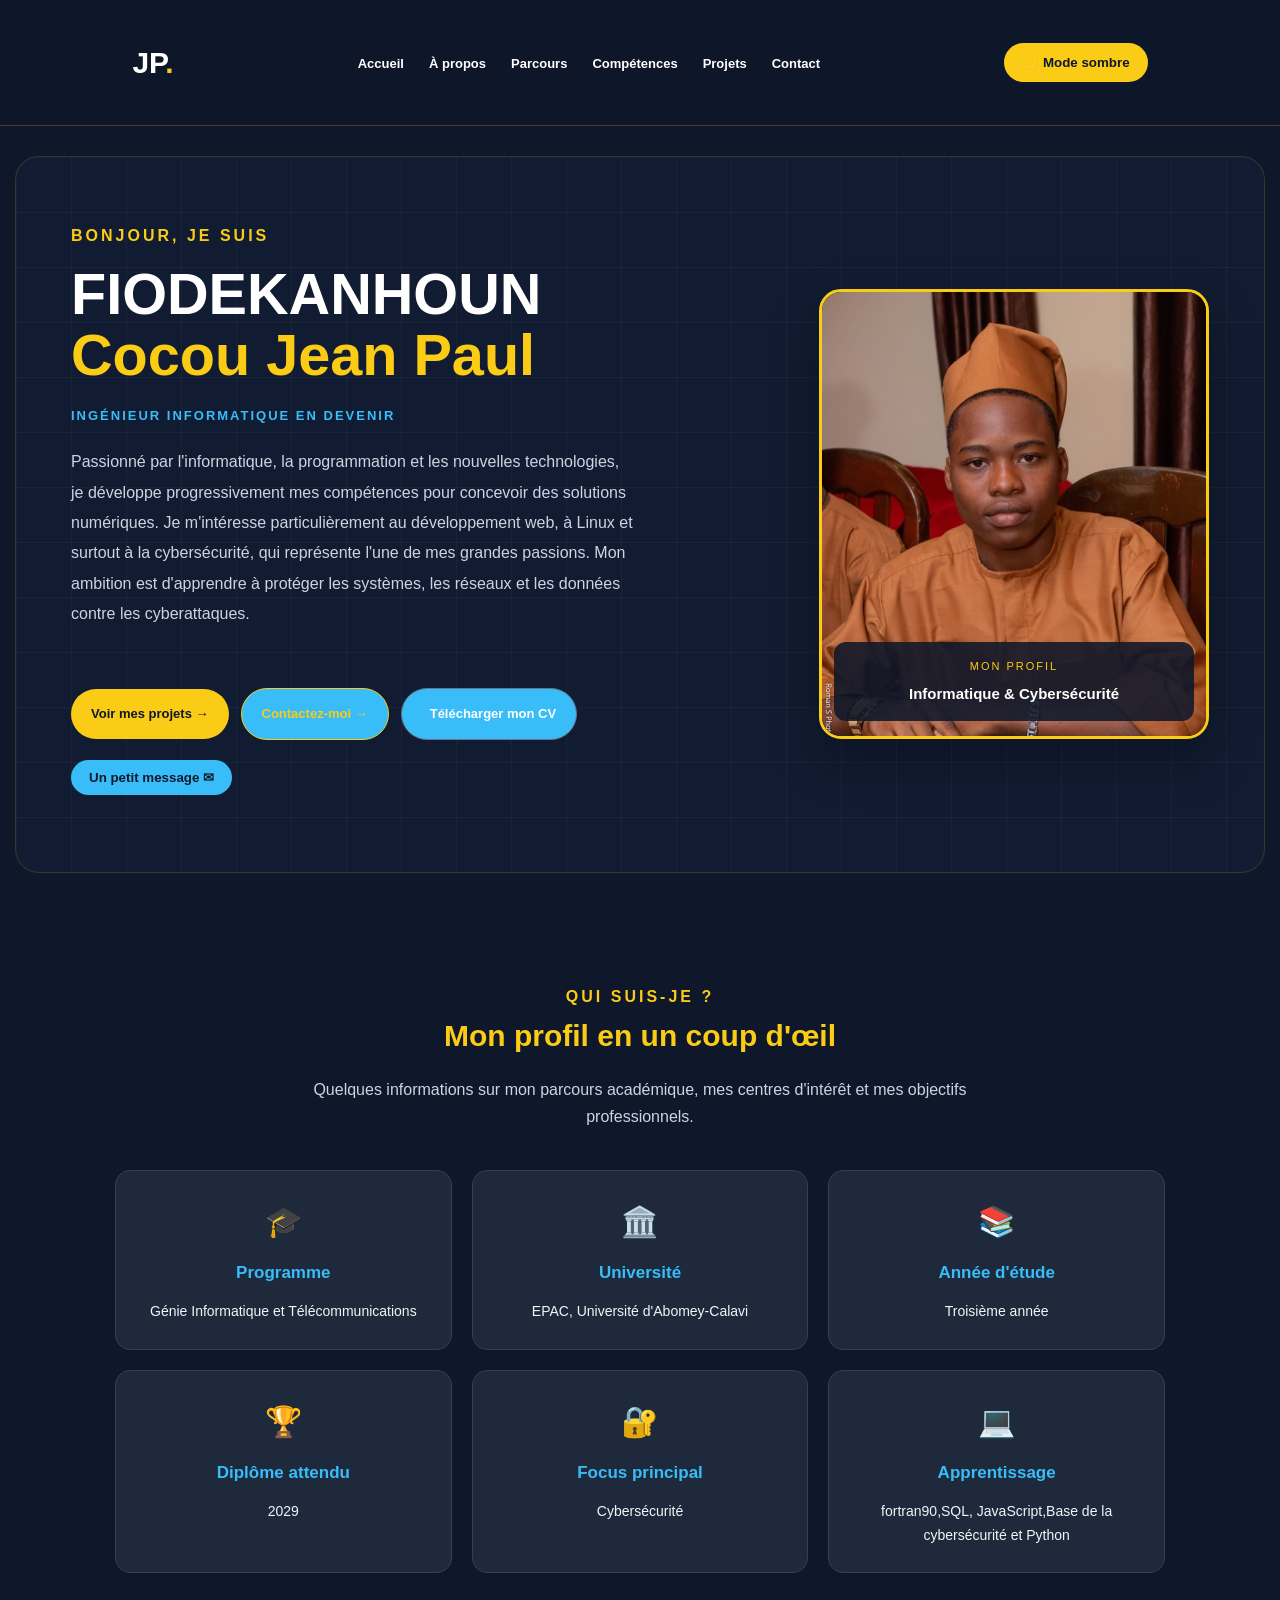
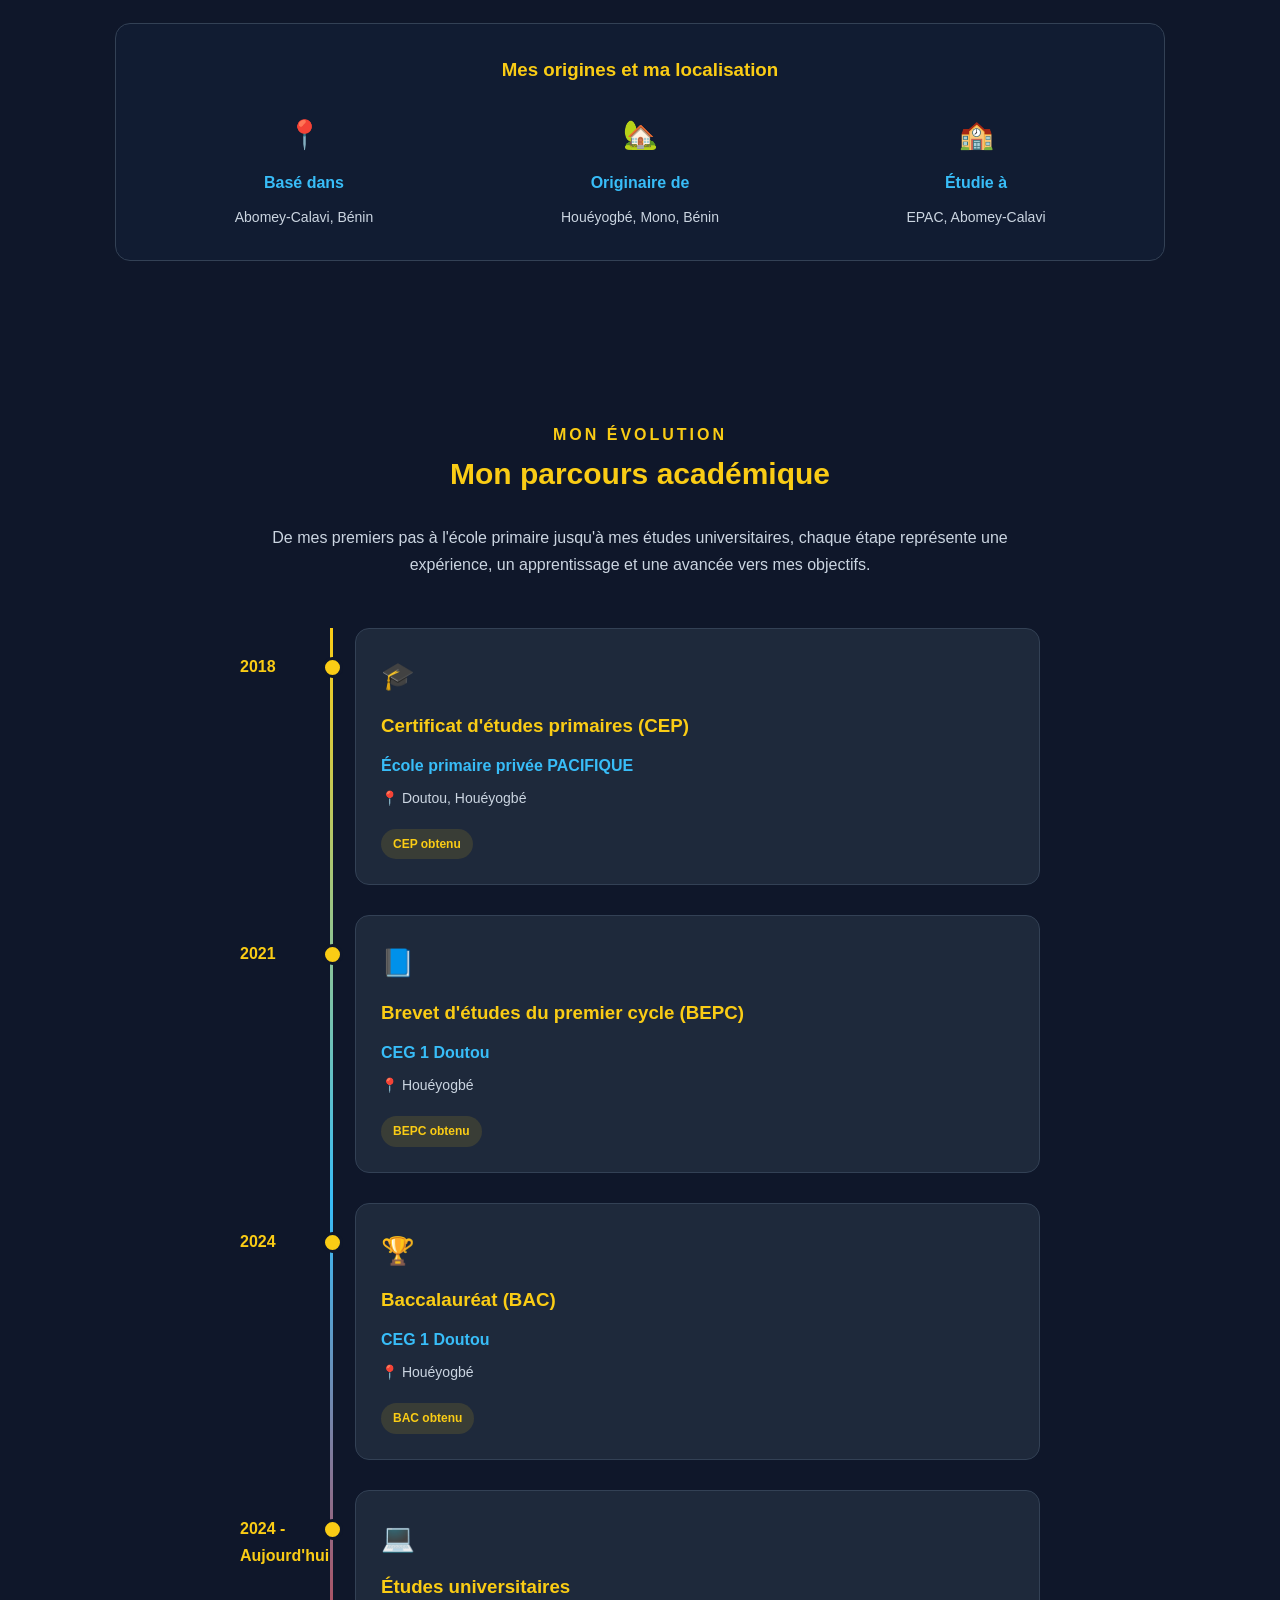
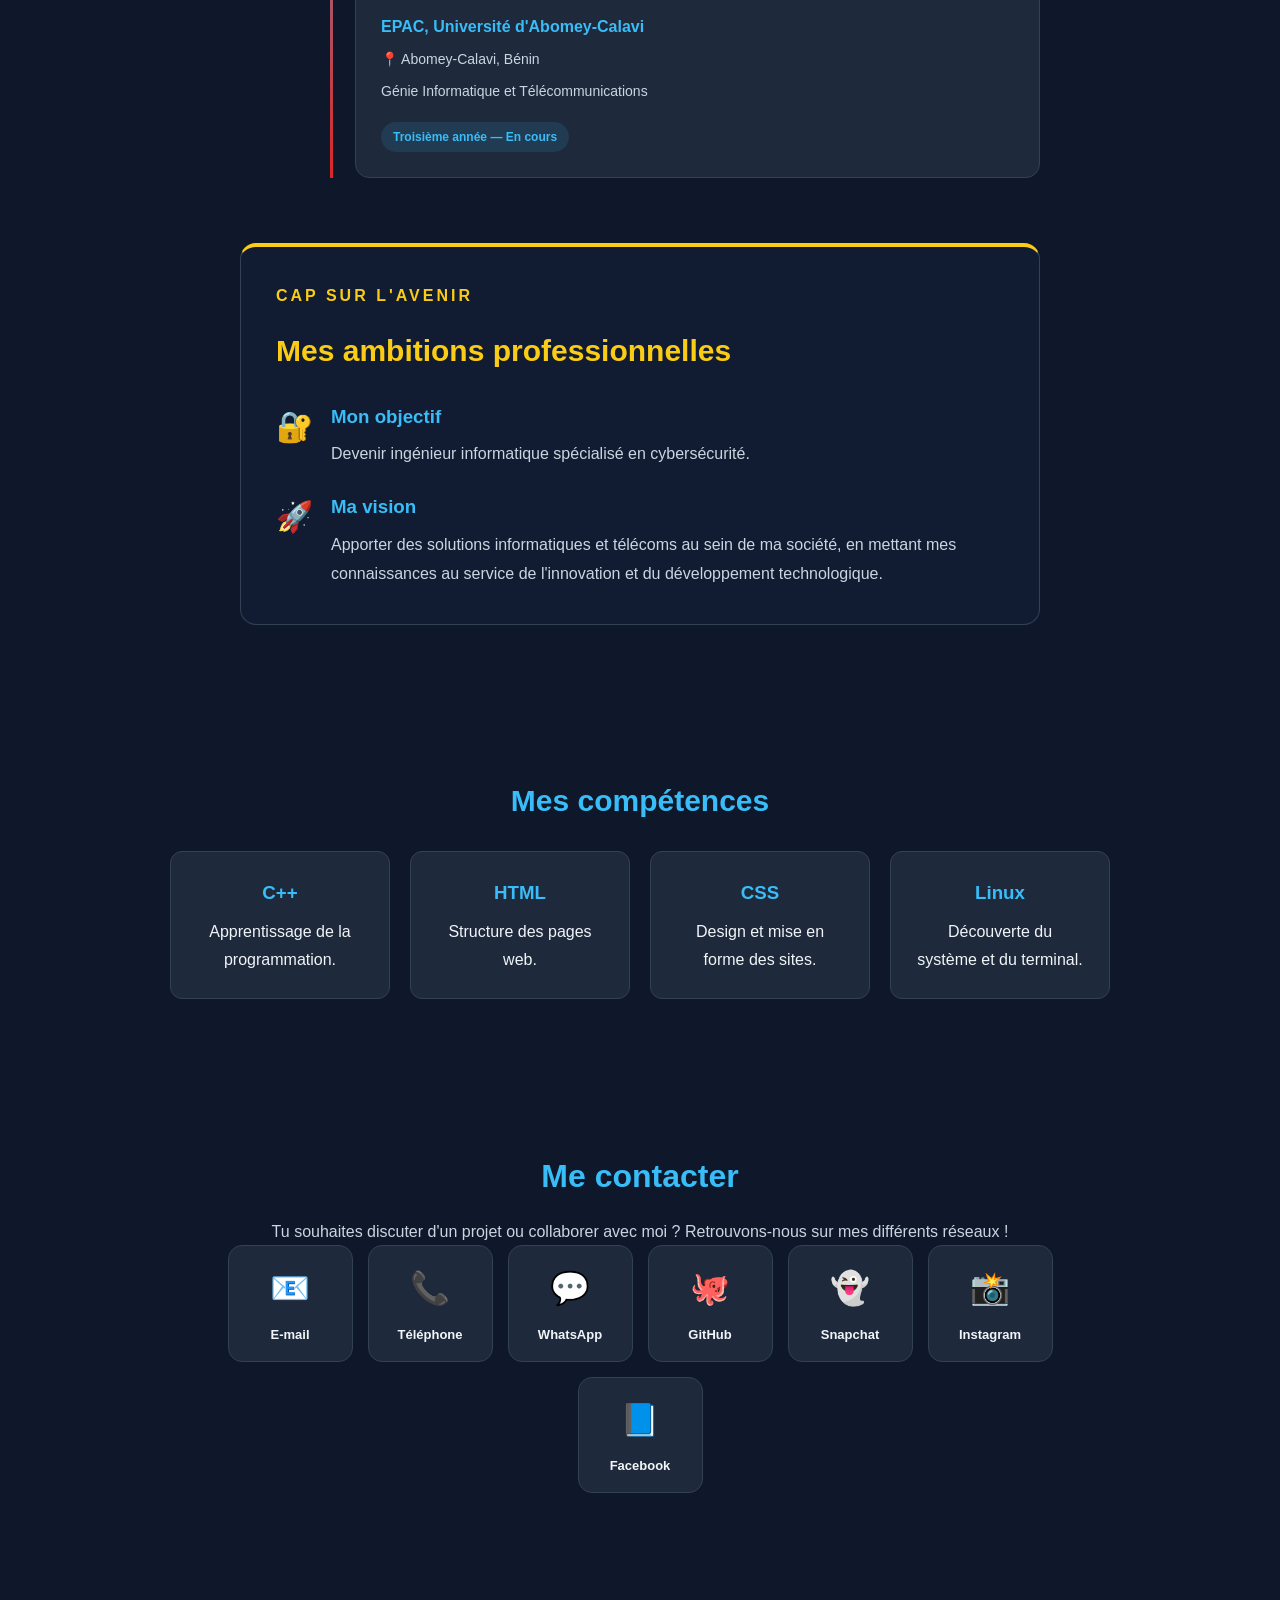
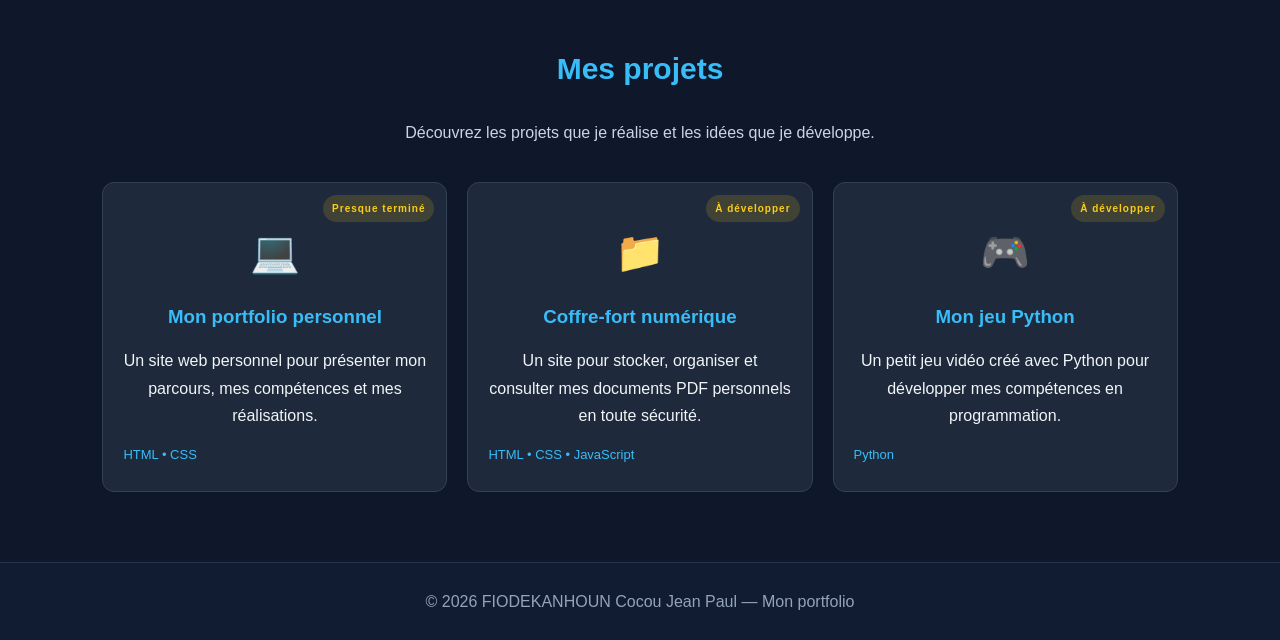
==== index.html @ 71d2a575 "Add files via upload" ====
<!DOCTYPE html>
<html lang="fr">
<head>
    <meta charset="UTF-8">
    <meta name="viewport" content="width=device-width, initial-scale=1.0">
    <title>Mon portfolio | Jean Paul</title>
    <link rel="stylesheet" href="style.css">
</head>

<body>

    <header>
        <nav>
            <h2 class="logo">JP<span>.</span></h2>

            <ul>
                <li><a href="#accueil">Accueil</a></li>
                <li><a href="#apropos">À propos</a></li>
                <li><a href="#parcours">Parcours</a></li>
                <li><a href="#competences">Compétences</a></li>
                <li><a href="#projets">Projets</a></li>
                <li><a href="#contact">Contact</a></li>
            </ul>

          <button id="theme-toggle" type="button" class="theme-toggle">
    🌙 Mode sombre
</button>
        </nav>
    </header>

    <main>

<section id="accueil" class="accueil">

    <div class="accueil-contenu">

        <p class="bienvenue">BONJOUR, JE SUIS</p>

        <h1>
            FIODEKANHOUN
            <span>Cocou Jean Paul</span>
        </h1>

        <p class="sous-titre-accueil">
            INGÉNIEUR INFORMATIQUE EN DEVENIR
        </p>

        <p class="presentation-accueil">
            Passionné par l'informatique, la programmation et les
            nouvelles technologies, je développe progressivement
            mes compétences pour concevoir des solutions numériques.

            Je m'intéresse particulièrement au développement web,
            à Linux et surtout à la cybersécurité, qui représente
            l'une de mes grandes passions.

            Mon ambition est d'apprendre à protéger les systèmes,
            les réseaux et les données contre les cyberattaques.
        </p>

        <div class="accueil-boutons">

            <a href="#projets" class="bouton bouton-projets">
                Voir mes projets →
            </a>

            <a href="#contact" class="bouton bouton-contact">
                Contactez-moi →
            </a>

            <a href="cv-jean-paul.pdf" class="bouton bouton-cv" download>
                <i class="fa-solid fa-download"></i>
                Télécharger mon CV
            </a>

        </div>

        <button id="message-btn" class="bouton-message" type="button">
            Un petit message ✉
        </button>

        <p id="message" aria-live="polite"></p>

    </div>

    <div class="accueil-visuel">

        <img src="photo.jpg"
             alt="Photo de Cocou Jean Paul"
             class="photo-profil">

        <div class="photo-legende">
            <span>MON PROFIL</span>
            <strong>Informatique & Cybersécurité</strong>
        </div>
        </div>

    </div>

</section>

    



<section id="apropos" class="section apropos-section">

    <p class="bienvenue">QUI SUIS-JE ?</p>
    <h2>Mon profil en un coup d'œil</h2>

    <p class="apropos-intro">
        Quelques informations sur mon parcours académique,
        mes centres d'intérêt et mes objectifs professionnels.
    </p>

    <div class="profil-container">

        <div class="profil-card">
            <span class="profil-icon">🎓</span>
            <h3>Programme</h3>
            <p>Génie Informatique et Télécommunications</p>
        </div>

        <div class="profil-card">
            <span class="profil-icon">🏛️</span>
            <h3>Université</h3>
            <p>EPAC, Université d'Abomey-Calavi</p>
        </div>

        <div class="profil-card">
            <span class="profil-icon">📚</span>
            <h3>Année d'étude</h3>
            <p>Troisième année</p>
        </div>

        <div class="profil-card">
            <span class="profil-icon">🏆</span>
            <h3>Diplôme attendu</h3>
            <p>2029</p>
        </div>

        <div class="profil-card">
            <span class="profil-icon">🔐</span>
            <h3>Focus principal</h3>
            <p>Cybersécurité</p>
        </div>

        <div class="profil-card">
            <span class="profil-icon">💻</span>
            <h3>Apprentissage</h3>
            <p>fortran90,SQL, JavaScript,Base de la cybersécurité et Python</p>
        </div>

    </div>

    <div class="localisation-container">

        <h3>Mes origines et ma localisation</h3>

        <div class="localisation-grid">

            <div>
                <span>📍</span>
                <h4>Basé dans</h4>
                <p>Abomey-Calavi, Bénin</p>
            </div>

            <div>
                <span>🏡</span>
                <h4>Originaire de</h4>
                <p>Houéyogbé, Mono, Bénin</p>
            </div>

            <div>
                <span>🏫</span>
                <h4>Étudie à</h4>
                <p>EPAC, Abomey-Calavi</p>
            </div>

        </div>

    </div>

</section>

<section id="parcours" class="section parcours-section">

    <p class="bienvenue">MON ÉVOLUTION</p>
    <h2>Mon parcours académique</h2>

    <p class="parcours-intro">
        De mes premiers pas à l'école primaire jusqu'à mes études
        universitaires, chaque étape représente une expérience,
        un apprentissage et une avancée vers mes objectifs.
    </p>

    <div class="timeline">

        <div class="timeline-item">
            <div class="timeline-date">2018</div>
            <div class="timeline-card">
                <span class="diplome-icon">🎓</span>
                <h3>Certificat d'études primaires (CEP)</h3>
                <h4>École primaire privée PACIFIQUE</h4>
                <p>📍 Doutou, Houéyogbé</p>
                <span class="diplome-tag">CEP obtenu</span>
            </div>
        </div>

        <div class="timeline-item">
            <div class="timeline-date">2021</div>
            <div class="timeline-card">
                <span class="diplome-icon">📘</span>
                <h3>Brevet d'études du premier cycle (BEPC)</h3>
                <h4>CEG 1 Doutou</h4>
                <p>📍 Houéyogbé</p>
                <span class="diplome-tag">BEPC obtenu</span>
            </div>
        </div>

        <div class="timeline-item">
            <div class="timeline-date">2024</div>
            <div class="timeline-card">
                <span class="diplome-icon">🏆</span>
                <h3>Baccalauréat (BAC)</h3>
                <h4>CEG 1 Doutou</h4>
                <p>📍 Houéyogbé</p>
                <span class="diplome-tag">BAC obtenu</span>
            </div>
        </div>

        <div class="timeline-item">
            <div class="timeline-date">2024 - Aujourd'hui</div>
            <div class="timeline-card">
                <span class="diplome-icon">💻</span>
                <h3>Études universitaires</h3>
                <h4>EPAC, Université d'Abomey-Calavi</h4>
                <p>📍 Abomey-Calavi, Bénin</p>
                <p>Génie Informatique et Télécommunications</p>
                <span class="diplome-tag en-cours">Troisième année — En cours</span>
            </div>
        </div>

    </div>

    <div class="avenir-card">

        <p class="bienvenue">CAP SUR L'AVENIR</p>

        <h2>Mes ambitions professionnelles</h2>

        <div class="avenir-bloc">
            <span>🔐</span>
            <div>
                <h3>Mon objectif</h3>
                <p>
                    Devenir ingénieur informatique spécialisé
                    en cybersécurité.
                </p>
            </div>
        </div>

        <div class="avenir-bloc">
            <span>🚀</span>
            <div>
                <h3>Ma vision</h3>
                <p>
                    Apporter des solutions informatiques et
                    télécoms au sein de ma société, en mettant
                    mes connaissances au service de l'innovation
                    et du développement technologique.
                </p>
            </div>
        </div>

    </div>

</section>


        <section id="competences" class="section">
            <h2>Mes compétences</h2>

            <div class="cartes">
                <article class="carte">
                    <h3>C++</h3>
                    <p>Apprentissage de la programmation.</p>
                </article>

                <article class="carte">
                    <h3>HTML</h3>
                    <p>Structure des pages web.</p>
                </article>

                <article class="carte">
                    <h3>CSS</h3>
                    <p>Design et mise en forme des sites.</p>
                </article>

                <article class="carte">
                    <h3>Linux</h3>
                    <p>Découverte du système et du terminal.</p>
                </article>
            </div>
        </section>
       

<section id="contact" class="section contact-section">

    <h2>Me contacter</h2>

    <p class="contact-intro">
        Tu souhaites discuter d'un projet ou collaborer avec moi ?
        Retrouvons-nous sur mes différents réseaux !
    </p>

    <div class="contact-container">

        <a href="mailto:jeanpaulfiodekanhoun109@gmail.com" class="contact-card">
            <span class="contact-icon">📧</span>
            <span class="contact-name">E-mail</span>
        </a>

        <a href="tel:+2290162926202" class="contact-card">
            <span class="contact-icon">📞</span>
            <span class="contact-name">Téléphone</span>
        </a>

        <a href="https://wa.me/2290162926202" target="_blank" rel="noopener noreferrer" class="contact-card">
            <span class="contact-icon">💬</span>
            <span class="contact-name">WhatsApp</span>
        </a>

        <a href="https://github.com/jeanpaulfiodekanhoun109-ux" target="_blank" rel="noopener noreferrer" class="contact-card">
            <span class="contact-icon">🐙</span>
            <span class="contact-name">GitHub</span>
        </a>

        <a href="https://www.snapchat.com/add/jeanpaulfiodeka?share_id=7svhRxo0dfw&amp;locale=fr-FR" target="_blank" rel="noopener noreferrer" class="contact-card">
            <span class="contact-icon">👻</span>
            <span class="contact-name">Snapchat</span>
        </a>

        <a href="https://www.instagram.com/jp.voltex05?dlrf=a3QydTIwd2kyaHdp" target="_blank" rel="noopener noreferrer" class="contact-card">
            <span class="contact-icon">📸</span>
            <span class="contact-name">Instagram</span>
        </a>

        <a href="https://www.facebook.com/profile.php?id=61593524875428" target="_blank" rel="noopener noreferrer" class="contact-card">
            <span class="contact-icon">📘</span>
            <span class="contact-name">Facebook</span>
        </a>

    </div>

</section>
<section id="projets" class="projets">
    <h2>Mes projets</h2>
    <p class="projets-intro">
        Découvrez les projets que je réalise
        et les idées que je développe.
    </p>

    <div class="projets-container">

        <!-- PROJET 1 -->
        <div class="projet-card">
            <div class="projet-icon">💻</div>
            <h3>Mon portfolio personnel</h3>
            <p>
                Un site web personnel pour présenter
                mon parcours, mes compétences et mes réalisations.
            </p>
            <span class="statut termine-bientot">
                Presque terminé
            </span>
            <p class="technologies">HTML • CSS</p>
        </div>

        <!-- PROJET 2 -->
        <div class="projet-card">
            <div class="projet-icon">📁</div>
            <h3>Coffre-fort numérique</h3>
            <p>
                Un site pour stocker, organiser et consulter
                mes documents PDF personnels en toute sécurité.
            </p>
            <span class="statut a-venir">À développer</span>
            <p class="technologies">
                HTML • CSS • JavaScript
            </p>
        </div>

        <!-- PROJET 3 -->
        <div class="projet-card">
            <div class="projet-icon">🎮</div>
            <h3>Mon jeu Python</h3>
            <p>
                Un petit jeu vidéo créé avec Python
                pour développer mes compétences en programmation.
            </p>
            <span class="statut a-venir">À développer</span>
            <p class="technologies">Python</p>
        </div>

    </div>
</section>

 

    </main>

    <footer>
        <p>© 2026 FIODEKANHOUN Cocou Jean Paul — Mon portfolio</p>
    </footer>

</body>
<script src="script.js"></script>
</html>
---- style.css ----
/* Réglages généraux */
* {
    margin: 0;
    padding: 0;
    box-sizing: border-box;
    scroll-behavior: smooth;
}

body {
    background-color: #0f172a;
    color: #f1f5f9;
    font-family: Arial, sans-serif;
    line-height: 1.7;
}

/* Barre de navigation */
header {
    background-color: #111c32;
    padding: 20px 8%;
    border-bottom: 1px solid #26344d;
}

nav {
    display: flex;
    justify-content: space-between;
    align-items: center;
    flex-wrap: wrap;
    gap: 15px;
}

.logo {
    font-size: 30px;
    color: white;
}

.logo span {
    color: #38bdf8;
}

nav ul {
    display: flex;
    gap: 22px;
    list-style: none;
    flex-wrap: wrap;
}

nav a {
    color: #f1f5f9;
    text-decoration: none;
}

nav a:hover {
    color: #38bdf8;
}

/* Accueil */
.accueil {
    min-height: 75vh;
    display: flex;
    flex-direction: column;
    justify-content: center;
    align-items: center;
    text-align: center;
    padding: 80px 20px;
}

.bienvenue {
    color: #38bdf8;
    letter-spacing: 3px;
    font-size: 13px;
}

.accueil h1 {
    font-size: clamp(28px, 5vw, 48px);
    margin: 15px 0;
}

.accueil h1 span {
    color: #38bdf8;
}

.accueil h2 {
    color: #cbd5e1;
    margin-bottom: 15px;
}

.accueil p {
    max-width: 650px;
}

/* Bouton */
.bouton {
    display: inline-block;
    margin-top: 28px;
    padding: 12px 24px;
    background-color: #38bdf8;
    color: #0f172a;
    text-decoration: none;
    font-weight: bold;
    border-radius: 8px;
    transition: 0.3s;
}

.bouton:hover {
    background-color: #7dd3fc;
    transform: translateY(-3px);
}

/* Sections */
.section {
    padding: 70px 8%;
    text-align: center;
}

.section h2 {
    font-size: 30px;
    margin-bottom: 25px;
    color: #38bdf8;
}

.section > p {
    max-width: 750px;
    margin: auto;
}

/* Cartes de compétences */
.cartes {
    display: flex;
    justify-content: center;
    flex-wrap: wrap;
    gap: 20px;
}

.carte {
    background-color: #1e293b;
    padding: 25px;
    border: 1px solid #334155;
    border-radius: 12px;
    width: 220px;
    transition: 0.3s;
}

.carte:hover {
    border-color: #38bdf8;
    transform: translateY(-5px);
}

.carte h3 {
    color: #38bdf8;
    margin-bottom: 10px;
}

/* Pied de page */
footer {
    background-color: #111c32;
    text-align: center;
    padding: 25px;
    color: #94a3b8;
    border-top: 1px solid #26344d;
}

/* Adaptation aux petits écrans */
@media (max-width: 600px) {
    header {
        padding: 20px;
    }

    nav {
        justify-content: center;
    }

    nav ul {
        justify-content: center;
        gap: 12px;
    }

    .section {
        padding: 50px 20px;
    }
}

.photo-profil {
    width: 150px;
    height: 150px;
    object-fit: cover;
    border-radius: 50%;
    border: 4px solid #38bdf8;
    margin-bottom: 20px;
}

/* Animation des sections */
.section {
    animation: apparition 0.8s ease both;
}

@keyframes apparition {
    from {
        opacity: 0;
        transform: translateY(20px);
    }

    to {
        opacity: 1;
        transform: translateY(0);
    }
}

/* Boutons plus agréables */
.bouton {
    cursor: pointer;
    transition: transform 0.3s ease, background-color 0.3s ease;
}

.bouton:hover {
    transform: translateY(-3px);
}

/* Accessibilité : limiter les animations si nécessaire */
@media (prefers-reduced-motion: reduce) {
    *,
    *::before,
    *::after {
        animation: none !important;
        scroll-behavior: auto !important;
        transition: none !important;
    }
}

/* Présentation des projets */
.intro-projets {
    max-width: 650px;
    margin: 0 auto 30px;
    color: #cbd5e1;
}

.projet {
    text-align: left;
    width: 300px;
    max-width: 100%;
}

.icone-projet {
    display: inline-flex;
    align-items: center;
    justify-content: center;
    width: 58px;
    height: 58px;
    margin-bottom: 18px;
    border-radius: 12px;
    background-color: #0f3b56;
    color: #38bdf8;
    font-size: 22px;
    font-weight: bold;
}

.categorie {
    color: #38bdf8;
    font-size: 12px;
    letter-spacing: 2px;
    margin-bottom: 8px;
}

.projet h3 {
    color: white;
    margin-bottom: 12px;
}

.technologies {
    display: flex;
    flex-wrap: wrap;
    gap: 8px;
    margin-top: 20px;
}

.technologies span {
    background-color: #334155;
    color: #bae6fd;
    padding: 5px 10px;
    border-radius: 20px;
    font-size: 12px;
}
body.theme-clair {
    --fond: #f8fafc;
    --surface: #e2e8f0;
    --carte: #ffffff;
    --texte: #172033;
    --bleu: #0369a1;
    --rouge: #dc2626;
    --jaune: #ca8a04;
}
/* DESIGN DES CARTES DE PROJETS */

.projets {
    padding: 70px 8%;
    text-align: center;
}

.projets h2 {
    color: #38bdf8;
    font-size: 30px;
    margin-bottom: 25px;
}

.projets-intro {
    margin-bottom: 35px;
    color: var(--texte-secondaire, #cbd5e1);
}

.projets-container {
    display: grid;
    grid-template-columns: repeat(3, 1fr);
    justify-content: center;
    gap: 20px;
}

.projet-card {
    position: relative;
    background-color: var(--carte, #1e293b);
    border: 1px solid var(--bordure, #334155);
    border-radius: 12px;
    padding: 35px 20px 25px;
    text-align: center;
    transition: 0.3s ease;
}

.projet-card:hover {
    transform: translateY(-6px);
    border-color: var(--bleu, #38bdf8);
}

.projet-icon {
    font-size: 40px;
    margin-bottom: 15px;
}

.projet-card h3 {
    color: var(--bleu, #38bdf8);
    margin-bottom: 15px;
}

.projet-card p {
    line-height: 1.7;
}

/* ÉTIQUETTE EN HAUT À DROITE */

.statut {
    position: absolute;
    top: 12px;
    right: 12px;
    font-size: 10px;
    font-weight: bold;
    padding: 5px 9px;
    border-radius: 20px;
    background: rgba(250, 204, 21, 0.15);
    color: #facc15;
    letter-spacing: 1px;
}

/* TECHNOLOGIES */

.technologies {
    color: var(--bleu, #38bdf8);
    font-size: 13px;
    margin-top: 15px;
}

/* ADAPTATION AUX ÉCRANS */

@media (max-width: 800px) {
    .projets-container {
        grid-template-columns: repeat(2, 1fr);
    }
}

@media (max-width: 550px) {
    .projets-container {
        grid-template-columns: 1fr;
    }
}

/* ==============================
   CONTACT - STYLE COMPACT
================================ */

.contact-section {
    padding: 80px 8%;
    text-align: center;
}

.contact-section h2 {
    color: var(--bleu, #38bdf8);
    font-size: 32px;
    margin-bottom: 15px;
}

.contact-intro {
    max-width: 700px;
    margin: 0 auto 35px;
    color: var(--texte-secondaire, #cbd5e1);
}

/* CONTENEUR DES BOUTONS */

.contact-container {
    display: flex;
    justify-content: center;
    align-items: center;
    flex-wrap: wrap;
    gap: 15px;
    max-width: 850px;
    margin: auto;
}

/* PETITES CARTES */

.contact-card {
    display: flex;
    flex-direction: column;
    align-items: center;
    justify-content: center;

    width: 125px;
    min-height: 115px;
    padding: 15px 10px;

    background: var(--carte, #1e293b);
    border: 1px solid var(--bordure, #334155);
    border-radius: 14px;

    color: var(--texte, #f1f5f9);
    text-decoration: none;

    transition: all 0.3s ease;
}

/* ICÔNES */

.contact-icon {
    font-size: 32px;
    margin-bottom: 8px;
}

/* NOMS DES RÉSEAUX */

.contact-name {
    font-size: 13px;
    font-weight: bold;
    color: var(--texte, #f1f5f9);
}

/* EFFET AU SURVOL */

.contact-card:hover {
    transform: translateY(-6px);
    border-color: var(--bleu, #38bdf8);
    box-shadow: 0 8px 20px rgba(56, 189, 248, 0.15);
}

.contact-card:hover .contact-name {
    color: var(--bleu, #38bdf8);
}

/* EMAIL */

.contact-email {
    margin-top: 40px;
    color: var(--texte-secondaire, #cbd5e1);
}

/* TÉLÉPHONES */

@media (max-width: 500px) {
    .contact-container {
        gap: 12px;
    }

    .contact-card {
        width: 105px;
        min-height: 105px;
    }

    .contact-section {
        padding: 50px 15px;
    }
}
.contact-icon {
    font-size: 32px;
    margin-bottom: 8px;
    color: var(--bleu, #38bdf8);
}

.contact-card:hover .contact-icon {
    transform: scale(1.15);
    color: var(--jaune, #facc15);
    transition: 0.3s ease;
}.presentation-accueil {
    max-width: 750px;
    margin: 20px auto;
    line-height: 1.8;
    text-align: center;
}

.accueil-boutons {
    display: flex;
    justify-content: center;
    align-items: center;
    flex-wrap: wrap;
    gap: 15px;
    margin-top: 30px;
}

.accueil-boutons .bouton {
    display: inline-flex;
    align-items: center;
    justify-content: center;
    gap: 8px;
    cursor: pointer;
    text-decoration: none;
}

.accueil-boutons .bouton:hover {
    transform: translateY(-4px);
    transition: 0.3s ease;
}

@media (max-width: 600px) {
/* =====================================
   NOUVEAU DESIGN DE LA PAGE D'ACCUEIL
===================================== */

.accueil {
    min-height: 85vh;
    display: flex;
    flex-direction: row;
    justify-content: space-between;
    align-items: center;
    gap: 55px;
    padding: 70px 10%;
    text-align: left;
    background: #0f172a;
}

.accueil-contenu {
    flex: 1.2;
    max-width: 650px;
}

.accueil .bienvenue {
    color: #facc15;
    letter-spacing: 4px;
    font-size: 13px;
    font-weight: bold;
    margin-bottom: 18px;
}

.accueil h1 {
    color: #f8fafc;
    font-size: clamp(35px, 5vw, 60px);
    line-height: 1.15;
    margin-bottom: 20px;
}

.accueil h1 span {
    display: block;
    color: #facc15;
}

.accueil h2 {
    color: #38bdf8;
    font-size: 21px;
    margin-bottom: 20px;
}

.presentation-accueil {
    max-width: 600px;
    color: #cbd5e1;
    font-size: 16px;
    line-height: 1.9;
    margin: 0 0 25px;
}

.accueil-boutons {
    display: flex;
    align-items: center;
    flex-wrap: wrap;
    gap: 12px;
    margin-top: 25px;
}

.accueil-boutons .bouton {
    margin-top: 5px;
    padding: 13px 18px;
    font-size: 13px;
}

.bouton-projets {
    background: #facc15;
    color: #0f172a;
}

.bouton-projets:hover {
    background: #fde047;
}

.bouton-contact {
    background: transparent;
    color: #38bdf8;
    border: 1px solid #38bdf8;
}

.bouton-contact:hover {
    background: #38bdf8;
    color: #0f172a;
}

.bouton-cv {
    background: #dc2626;
    color: white;
}

.bouton-cv:hover {
    background: #ef4444;
}

.bouton-message {
    background: #1e293b;
    color: #facc15;
    border: 1px solid #facc15;
}

/* PHOTO */

.accueil-visuel {
    flex: 0.8;
    max-width: 390px;
    width: 100%;
    position: relative;
}

.photo-profil {
    width: 100%;
    height: 450px;
    object-fit: cover;
    object-position: center;
    border-radius: 22px;
    border: 3px solid #facc15;
    margin: 0;
    box-shadow: 0 15px 40px rgba(0, 0, 0, 0.35);
}

.photo-legende {
    position: absolute;
    bottom: 18px;
    left: 15px;
    right: 15px;
    padding: 15px;
    background: rgba(15, 23, 42, 0.92);
    border-left: 4px solid #dc2626;
    border-radius: 8px;
    display: flex;
    flex-direction: column;
    gap: 5px;
}

.photo-legende span {
    color: #facc15;
    font-size: 11px;
    letter-spacing: 2px;
}

.photo-legende strong {
    color: white;
    font-size: 14px;
}

/* ADAPTATION AUX PETITS ÉCRANS */

@media (max-width: 850px) {
    .accueil {
        flex-direction: column-reverse;
        text-align: center;
        padding: 55px 7%;
        gap: 35px;
    }

    .accueil-contenu {
        max-width: 100%;
    }

    .accueil-visuel {
        max-width: 300px;
    }

    .photo-profil {
        height: 350px;
    }

    .presentation-accueil {
        margin-left: auto;
        margin-right: auto;
    }

    .accueil-boutons {
        justify-content: center;
    }
}

@media (max-width: 500px) {
    .accueil h1 {
        font-size: 34px;
    }

    .accueil h2 {
        font-size: 18px;
    }

    .accueil-boutons {
        flex-direction: column;
    }

    .accueil-boutons .bouton {
        width: 100%;
        max-width: 280px;
    }
}

    .accueil h1 {
        font-size: 28px;
    }

    .accueil-boutons {
        flex-direction: column;
    }

    .accueil-boutons .bouton {
        width: 100%;
        max-width: 280px;
    }
}/* CORRECTION DU STYLE DE LA PHOTO D'ACCUEIL */

.accueil .accueil-visuel {
    display: block;
    width: 100%;
    max-width: 390px;
    flex: 0 0 390px;
    position: relative;
}

.accueil .accueil-visuel .photo-profil {
    display: block;
    width: 100%;
    height: 450px;
    max-width: none;
    border-radius: 22px;
    border: 3px solid #facc15;
    object-fit: cover;
    object-position: center;
    margin: 0;
}

.accueil .photo-legende {
    position: absolute;
    bottom: 18px;
    left: 15px;
    right: 15px;
}

@media (max-width: 850px) {
    .accueil .accueil-visuel {
        flex: none;
        width: 100%;
        max-width: 300px;
    }

    .accueil .accueil-visuel .photo-profil {
        height: 350px;
    }
}/* =================================
   MON PROFIL EN UN COUP D'ŒIL
================================= */

.apropos-section {
    padding: 80px 8%;
}

.apropos-section .bienvenue {
    color: #facc15;
    letter-spacing: 3px;
    font-weight: bold;
}

.apropos-section h2 {
    color: #facc15;
    margin-bottom: 15px;
}

.apropos-intro {
    color: #cbd5e1;
    max-width: 650px;
    margin: 0 auto 40px !important;
}

.profil-container {
    display: grid;
    grid-template-columns: repeat(3, 1fr);
    gap: 20px;
    max-width: 1050px;
    margin: auto;
}

.profil-card {
    background: #1e293b;
    border: 1px solid #334155;
    border-radius: 15px;
    padding: 25px 18px;
    transition: 0.3s ease;
}

.profil-card:hover {
    transform: translateY(-6px);
    border-color: #facc15;
}

.profil-icon {
    font-size: 30px;
}

.profil-card h3 {
    color: #38bdf8;
    font-size: 17px;
    margin: 12px 0;
}

.profil-card p {
    color: #f1f5f9;
    font-size: 14px;
}

/* LOCALISATION */

.localisation-container {
    max-width: 1050px;
    margin: 50px auto 0;
    padding: 30px;
    background: #111c32;
    border: 1px solid #334155;
    border-radius: 15px;
}

.localisation-container h3 {
    color: #facc15;
    margin-bottom: 25px;
}

.localisation-grid {
    display: grid;
    grid-template-columns: repeat(3, 1fr);
    gap: 20px;
}

.localisation-grid span {
    font-size: 28px;
}

.localisation-grid h4 {
    color: #38bdf8;
    margin: 10px 0;
}

.localisation-grid p {
    color: #cbd5e1;
    font-size: 14px;
}

/* RESPONSIVE */

@media (max-width: 800px) {
    .profil-container {
        grid-template-columns: repeat(2, 1fr);
    }

    .localisation-grid {
        grid-template-columns: 1fr;
    }
}

@media (max-width: 500px) {
    .profil-container {
        grid-template-columns: 1fr;
    }

    .localisation-container {
        padding: 20px 15px;
    }
}
/* =====================================
   PARCOURS ACADÉMIQUE ET AVENIR
===================================== */

.parcours-section {
    padding: 80px 8%;
}

.parcours-section > .bienvenue {
    color: #facc15;
    letter-spacing: 3px;
    font-weight: bold;
}

.parcours-section > h2 {
    color: #facc15;
}

.parcours-intro {
    max-width: 700px;
    margin: 0 auto 50px !important;
    color: #cbd5e1;
}

/* CHRONOLOGIE */

.timeline {
    max-width: 800px;
    margin: auto;
    position: relative;
}

.timeline::before {
    content: "";
    position: absolute;
    top: 0;
    bottom: 0;
    left: 90px;
    width: 3px;
    background: linear-gradient(#facc15, #38bdf8, #dc2626);
}

.timeline-item {
    display: grid;
    grid-template-columns: 90px 1fr;
    gap: 25px;
    margin-bottom: 30px;
    position: relative;
}

.timeline-date {
    color: #facc15;
    font-weight: bold;
    padding-top: 25px;
    text-align: left;
}

.timeline-card {
    position: relative;
    background: #1e293b;
    border: 1px solid #334155;
    border-radius: 14px;
    padding: 25px;
    text-align: left;
    transition: 0.3s ease;
}

.timeline-card::before {
    content: "";
    position: absolute;
    left: -34px;
    top: 28px;
    width: 15px;
    height: 15px;
    background: #facc15;
    border: 3px solid #0f172a;
    border-radius: 50%;
}

.timeline-card:hover {
    transform: translateX(5px);
    border-color: #facc15;
}

.diplome-icon {
    font-size: 27px;
}

.timeline-card h3 {
    color: #facc15;
    margin: 10px 0;
}

.timeline-card h4 {
    color: #38bdf8;
    margin-bottom: 8px;
}

.timeline-card p {
    color: #cbd5e1;
    font-size: 14px;
    margin-bottom: 8px;
}

.diplome-tag {
    display: inline-block;
    margin-top: 10px;
    padding: 5px 12px;
    border-radius: 20px;
    background: rgba(250, 204, 21, 0.12);
    color: #facc15;
    font-size: 12px;
    font-weight: bold;
}

.diplome-tag.en-cours {
    background: rgba(56, 189, 248, 0.12);
    color: #38bdf8;
}

/* AVENIR PROFESSIONNEL */

.avenir-card {
    max-width: 800px;
    margin: 65px auto 0;
    padding: 35px;
    border: 1px solid #334155;
    border-top: 4px solid #facc15;
    border-radius: 16px;
    background: #111c32;
    text-align: left;
}

.avenir-card > .bienvenue {
    color: #facc15;
    letter-spacing: 3px;
}

.avenir-card > h2 {
    color: #facc15;
    margin: 12px 0 25px;
}

.avenir-bloc {
    display: flex;
    align-items: flex-start;
    gap: 18px;
    margin-top: 22px;
}

.avenir-bloc > span {
    font-size: 30px;
}

.avenir-bloc h3 {
    color: #38bdf8;
    margin-bottom: 8px;
}

.avenir-bloc p {
    color: #cbd5e1;
    line-height: 1.8;
}

/* RESPONSIVE */

@media (max-width: 600px) {

    .timeline::before {
        left: 10px;
    }

    .timeline-item {
        grid-template-columns: 1fr;
        gap: 10px;
        padding-left: 30px;
        margin-bottom: 25px;
    }

    .timeline-date {
        padding-top: 0;
    }

    .timeline-card::before {
        left: -28px;
        top: 12px;
    }

    .timeline-card {
        padding: 20px 15px;
    }

    .avenir-card {
        padding: 25px 18px;
    }
}
/* Bouton de changement de thème */
.theme-toggle {
    background: #facc15;
    color: #0f172a;
    border: none;
    padding: 10px 16px;
    border-radius: 8px;
    cursor: pointer;
    font-weight: bold;
    transition: 0.3s;
}

.theme-toggle:hover {
    transform: scale(1.05);
}

/* MODE SOMBRE */
body.dark-mode {
    background-color: #0f172a;
    color: #f1f5f9;
}

body.dark-mode header,
body.dark-mode section,
body.dark-mode footer {
    background-color: #111c32;
    color: #f1f5f9;
}

body.dark-mode .timeline-card,
body.dark-mode .avenir-card,
body.dark-mode .profil-card {
    background-color: #1e293b;
    color: #f1f5f9;
}

body.dark-mode p,
body.dark-mode h1,
body.dark-mode h2,
body.dark-mode h3,
body.dark-mode li {
    color: #f1f5f9;
}
/* =====================================
   NOUVELLE BARRE DE NAVIGATION
===================================== */

header {
    position: sticky;
    top: 0;
    z-index: 1000;
    width: 100%;
    background: rgba(15, 23, 42, 0.96);
    backdrop-filter: blur(12px);
    border-bottom: 1px solid rgba(250, 204, 21, 0.25);
}

header nav {
    max-width: 1250px;
    min-height: 85px;
    margin: auto;
    padding: 15px 30px;
    display: flex;
    align-items: center;
    justify-content: space-between;
    gap: 25px;
}

.logo {
    font-size: 30px;
    font-weight: 800;
    color: white;
    white-space: nowrap;
}

.logo span {
    color: #facc15;
}

header nav ul {
    display: flex;
    align-items: center;
    justify-content: center;
    gap: 25px;
    list-style: none;
    margin: 0;
    padding: 0;
}

header nav ul li a {
    color: white;
    text-decoration: none;
    font-size: 13px;
    font-weight: 600;
    transition: 0.3s;
}

header nav ul li a:hover {
    color: #facc15;
}

.theme-toggle {
    background: #facc15;
    color: #0f172a;
    border: none;
    border-radius: 30px;
    padding: 12px 18px;
    font-weight: bold;
    cursor: pointer;
    white-space: nowrap;
    transition: 0.3s;
}

.theme-toggle:hover {
    transform: translateY(-2px);
}

/* Adaptation aux petits écrans */
@media (max-width: 900px) {
    header nav {
        flex-wrap: wrap;
        justify-content: center;
    }

    header nav ul {
        flex-wrap: wrap;
        gap: 15px;
    }
}

@media (max-width: 550px) {
    header nav {
        padding: 12px;
        gap: 15px;
    }

    header nav ul {
        gap: 12px;
    }

    header nav ul li a {
        font-size: 12px;
    }
}

/* =========================================
   ACCUEIL - NOUVELLE DISPOSITION
========================================= */

.accueil {
    max-width: 1250px;
    min-height: 650px;
    margin: 30px auto;
    padding: 65px 55px;

    display: grid;
    grid-template-columns: 1fr 0.9fr;
    align-items: center;
    gap: 65px;

    background-color: #111c32;
    border: 1px solid rgba(250, 204, 21, 0.15);
    border-radius: 24px;

    position: relative;
    overflow: hidden;
}

/* Fond quadrillé discret */
.accueil::before {
    content: "";
    position: absolute;
    inset: 0;
    background-image:
        linear-gradient(rgba(255,255,255,0.035) 1px, transparent 1px),
        linear-gradient(90deg, rgba(255,255,255,0.035) 1px, transparent 1px);
    background-size: 55px 55px;
    pointer-events: none;
}

/* Partie gauche */
.accueil-contenu {
    position: relative;
    z-index: 1;
}

.bienvenue {
    color: #facc15;
    font-size: 16px;
    font-weight: 700;
    letter-spacing: 3px;
    margin-bottom: 15px;
}

.accueil-contenu h1 {
    color: #ffffff;
    font-size: clamp(35px, 4.5vw, 65px);
    line-height: 1.05;
    font-weight: 900;
    margin-bottom: 15px;
}

.accueil-contenu h1 span {
    display: block;
    color: #facc15;
}

.sous-titre-accueil {
    color: #38bdf8;
    font-size: 13px;
    font-weight: bold;
    letter-spacing: 2px;
    margin: 20px 0;
}

.presentation-accueil {
    color: #cbd5e1;
    font-size: 16px;
    line-height: 1.9;
    max-width: 570px;
    margin-bottom: 28px;
}

/* Boutons */
.accueil-boutons {
    display: flex;
    flex-wrap: wrap;
    gap: 12px;
    align-items: center;
}

.accueil-boutons .bouton {
    display: inline-flex;
    align-items: center;
    justify-content: center;
    padding: 14px 20px;
    border-radius: 30px;
    text-decoration: none;
    font-weight: 700;
    font-size: 13px;
    transition: 0.3s;
}

.bouton-projets {
    background: #facc15;
    color: #0f172a;
}

.bouton-contact {
    border: 1px solid #facc15;
    color: #facc15;
}

.bouton-cv {
    color: white;
    border: 1px solid #64748b;
}

.accueil-boutons .bouton:hover {
    transform: translateY(-4px);
}

.bouton-message {
    margin-top: 20px;
    padding: 10px 18px;
    border: none;
    border-radius: 25px;
    background: #38bdf8;
    color: #0f172a;
    font-weight: bold;
    cursor: pointer;
}

#message {
    color: #facc15;
    margin-top: 12px;
}

/* Partie droite : photo */
.accueil-visuel {
    position: relative;
    z-index: 1;
    width: 100%;
    max-width: 440px;
    justify-self: end;
}

.photo-profil {
    display: block;
    width: 100%;
    height: 530px;
    object-fit: cover;
    object-position: center;
    border-radius: 25px;
    border: 2px solid #facc15;
    box-shadow: 0 20px 50px rgba(0,0,0,0.3);
}

/* Légende de la photo */
.photo-legende {
    position: absolute;
    bottom: 18px;
    left: 15px;
    right: 15px;
    padding: 15px;
    background: rgba(15, 23, 42, 0.88);
    border-radius: 12px;
    color: white;
    display: flex;
    flex-direction: column;
    gap: 5px;
}

.photo-legende span {
    color: #facc15;
    font-size: 11px;
    letter-spacing: 2px;
}

.photo-legende strong {
    font-size: 15px;
}

.info-photo {
    position: absolute;
    top: 20px;
    right: -20px;
    max-width: 220px;
    padding: 18px;
    background: #ffffff;
    color: #0f172a;
    border-radius: 15px;
    box-shadow: 0 10px 30px rgba(0,0,0,0.2);
    display: flex;
    flex-direction: column;
    gap: 8px;
}

.info-photo small {
    color: #64748b;
    letter-spacing: 2px;
    font-weight: bold;
}

.info-photo strong {
    font-size: 14px;
}

.info-photo span {
    font-size: 12px;
    color: #475569;
}

/* Adaptation aux tablettes et téléphones */
@media (max-width: 850px) {
    .accueil {
        grid-template-columns: 1fr;
        padding: 40px 25px;
        gap: 40px;
    }

    .accueil-visuel {
        justify-self: center;
        max-width: 420px;
    }

    .photo-profil {
        height: 480px;
    }

    .info-photo {
        right: 10px;
    }
}

@media (max-width: 500px) {
    .accueil {
        margin: 15px;
        padding: 30px 18px;
    }

    .accueil-contenu h1 {
        font-size: 36px;
    }

    .presentation-accueil {
        font-size: 14px;
    }

    .photo-profil {
        height: 400px;
    }

    .accueil-boutons {
        flex-direction: column;
        align-items: stretch;
    }
}

/* Ajustement de l'alignement de l'accueil */

.accueil-contenu {
    text-align: left !important;
}

.accueil-contenu .bienvenue {
    text-align: left;
}

.accueil-contenu h1 {
    text-align: left;
}

.accueil-contenu .sous-titre-accueil {
    text-align: left;
}

.accueil-contenu .presentation-accueil {
    text-align: left;
    margin-left: 0;
    margin-right: 0;
    max-width: 600px;
}

.accueil-boutons {
    justify-content: flex-start;
}

.bouton-message {
    display: block;
    margin-left: 0;
}.info-photo {
    top: -20px;
    right: -15px;
    max-width: 190px;
    z-index: 3;
}
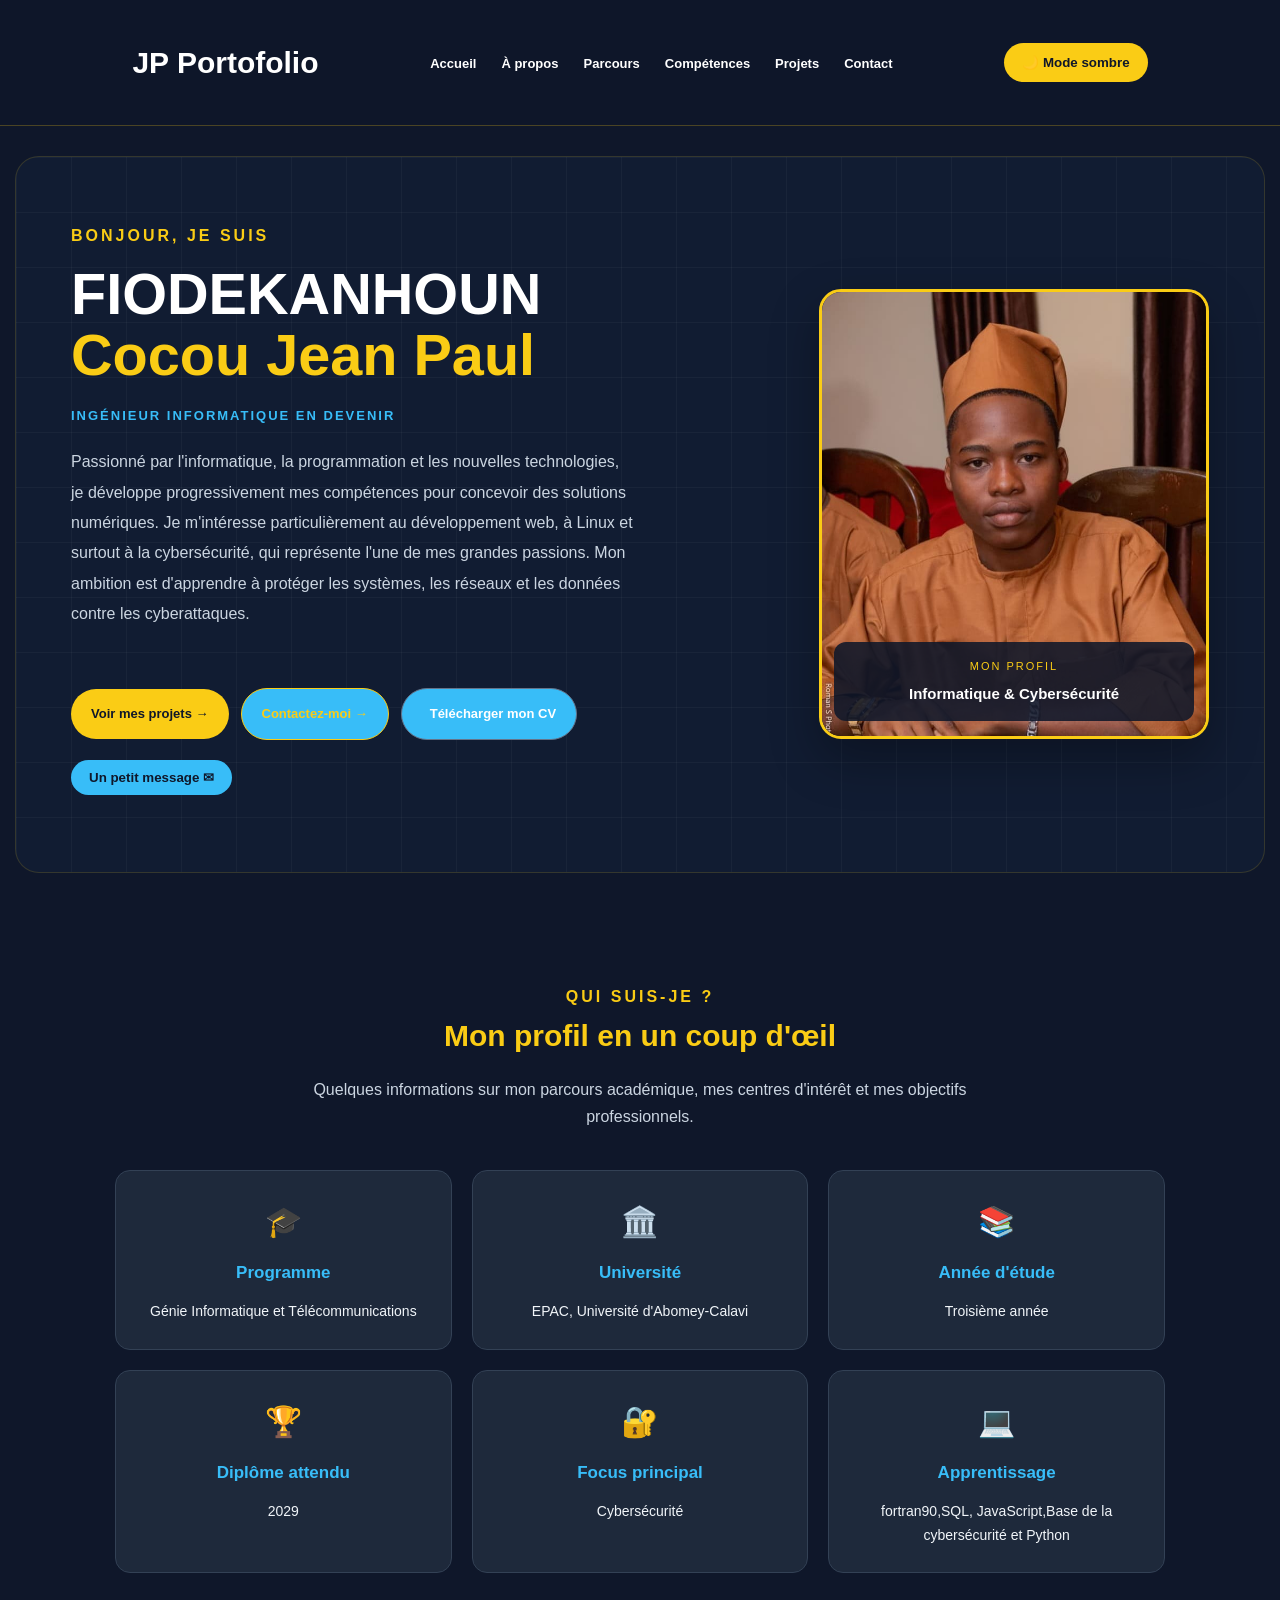
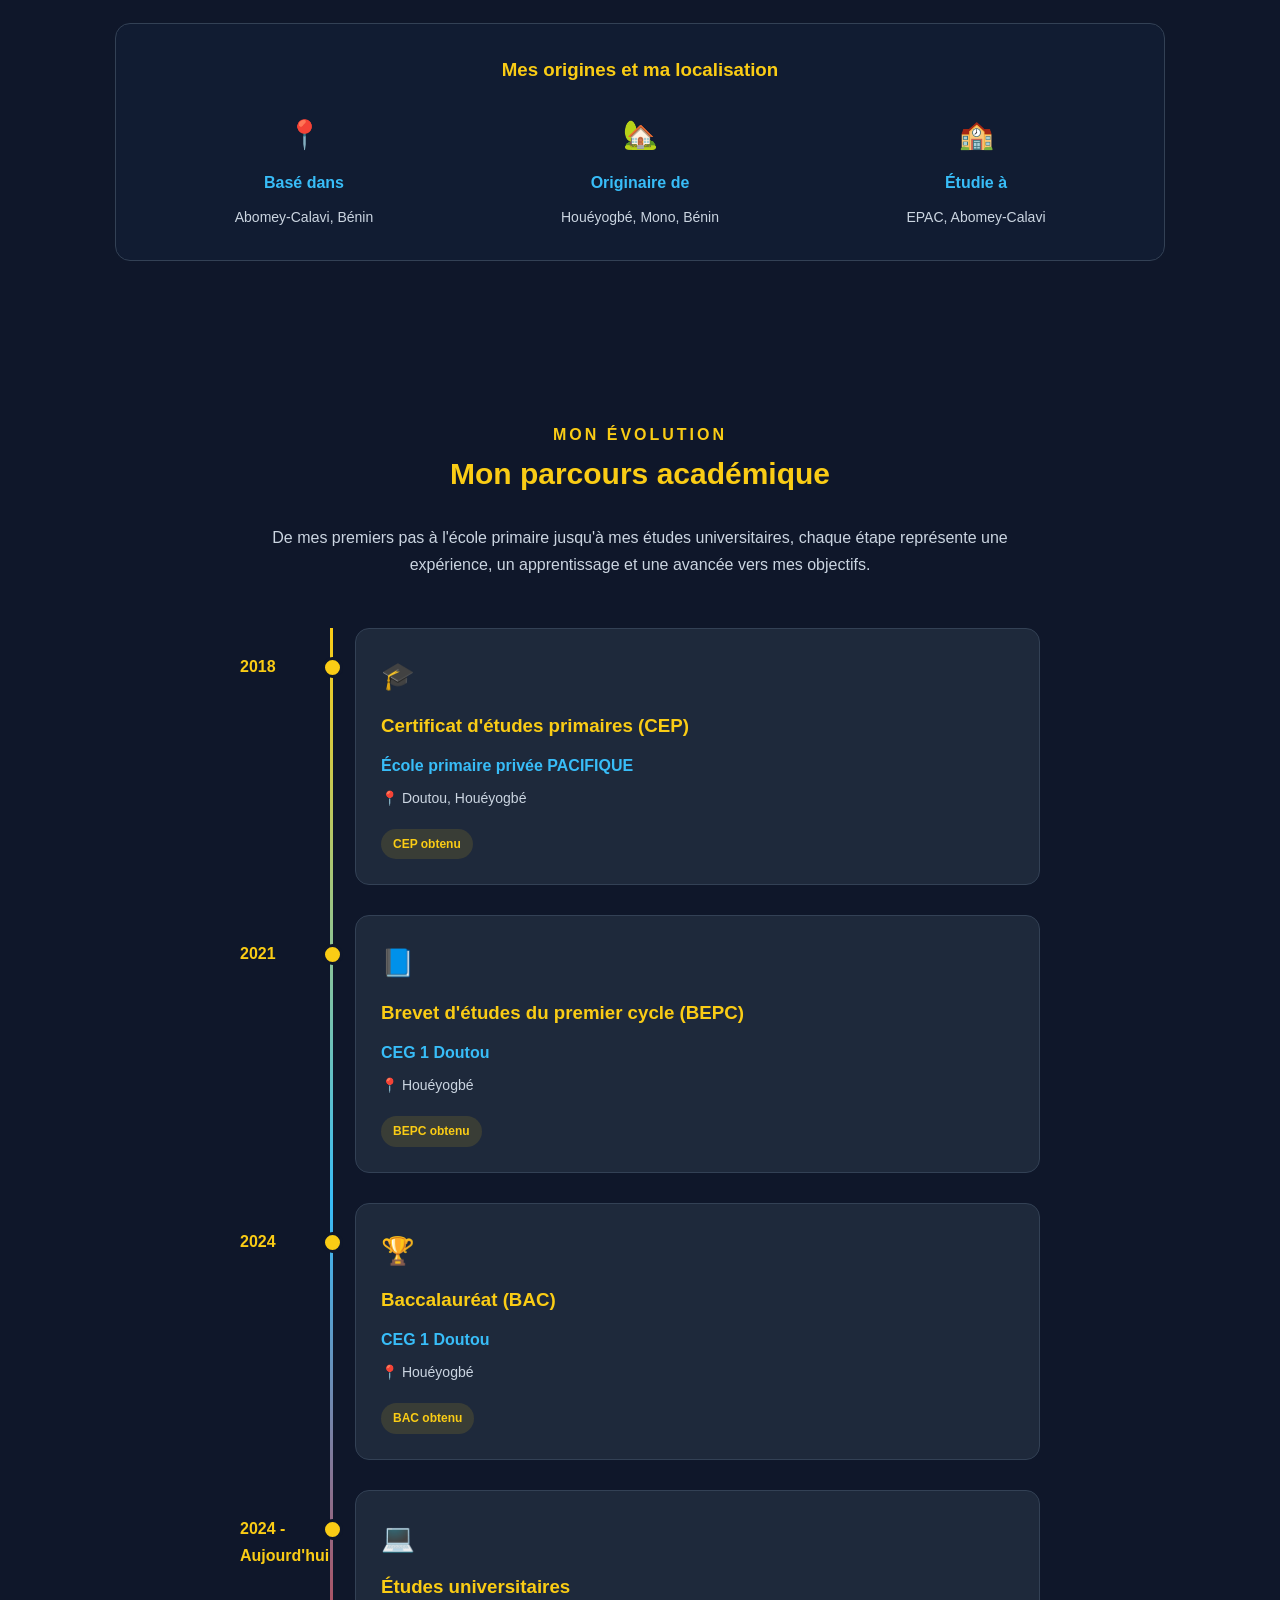
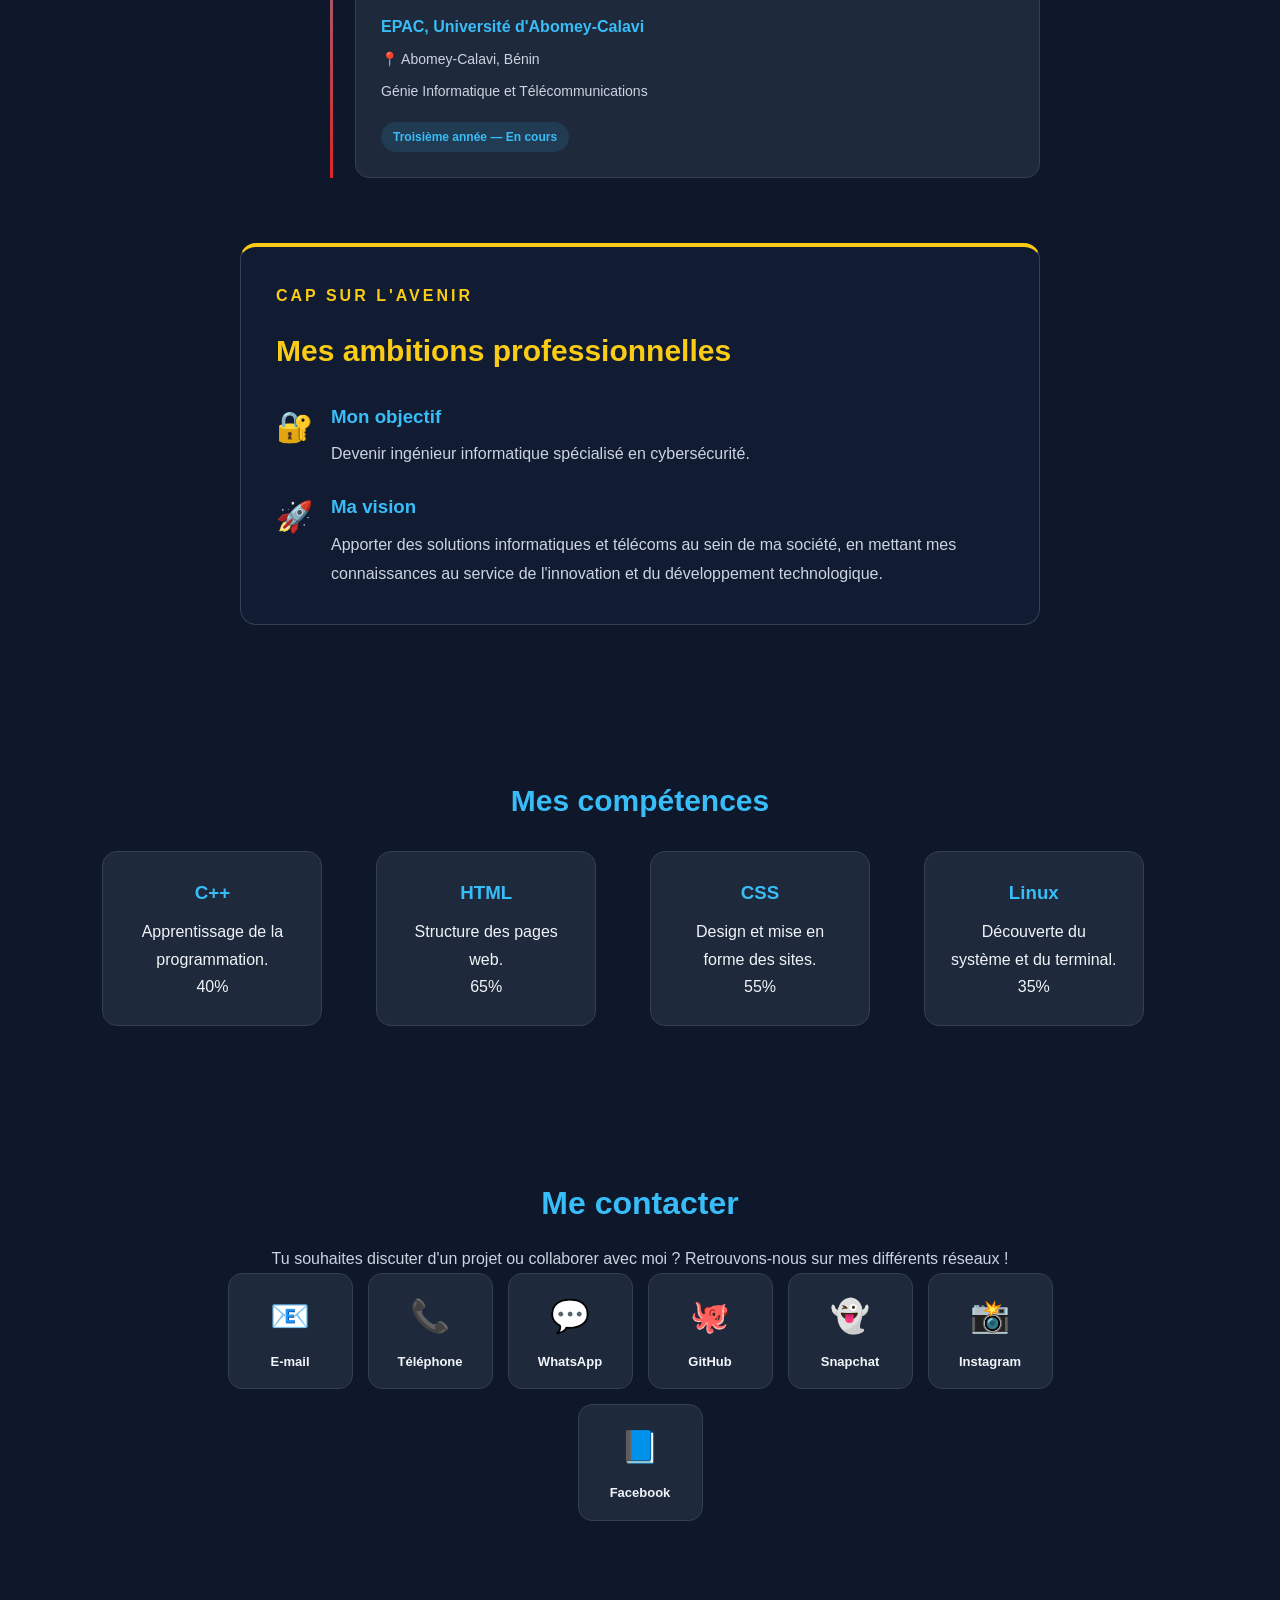
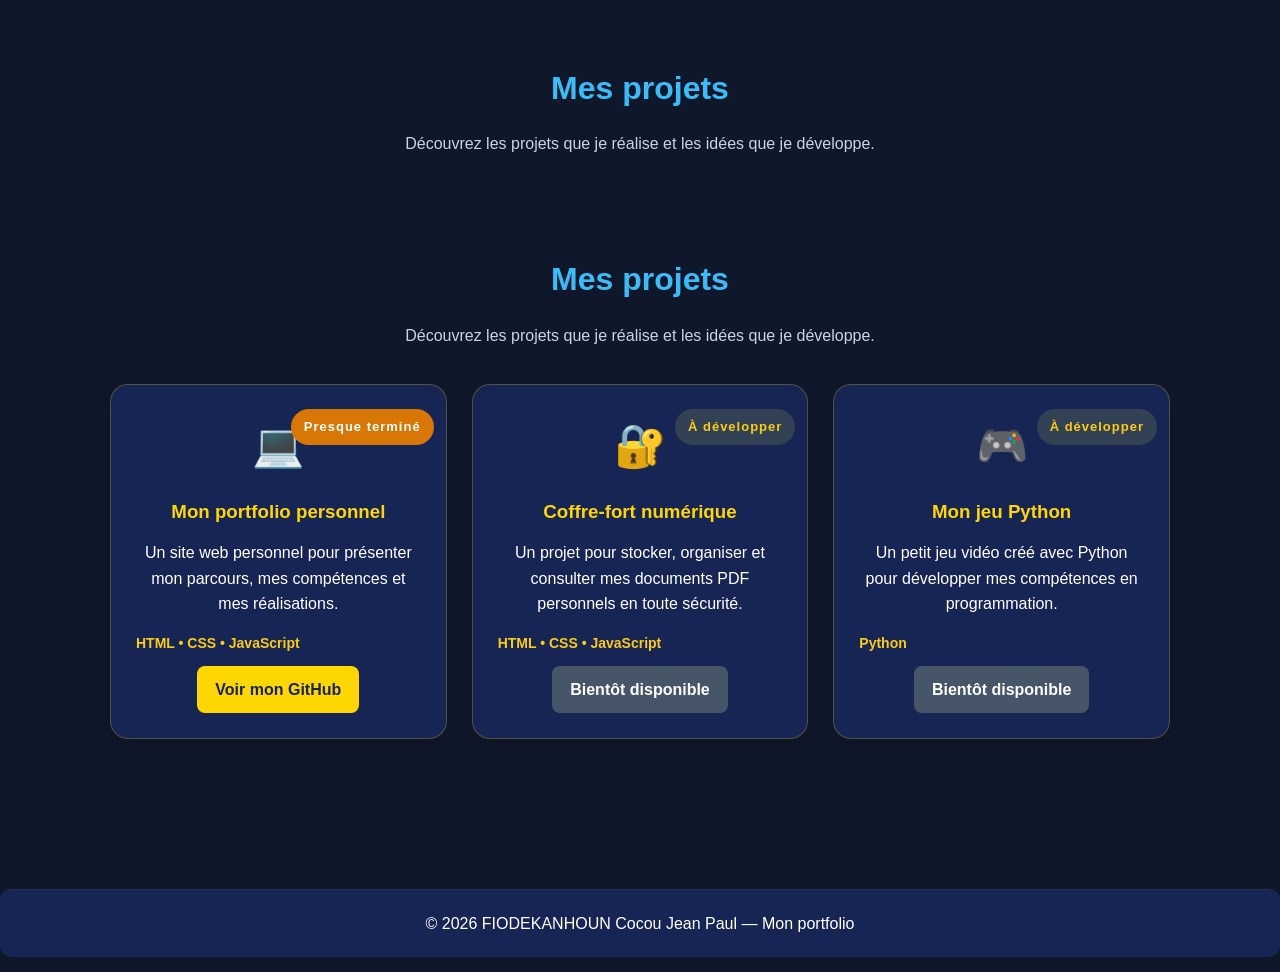
==== commit f499e75a: "Add files via upload" ====
--- a/index.html
+++ b/index.html
@@ -10,24 +10,33 @@
 
 <body>
 
-    <header>
-        <nav>
-            <h2 class="logo">JP<span>.</span></h2>
-
-            <ul>
-                <li><a href="#accueil">Accueil</a></li>
-                <li><a href="#apropos">À propos</a></li>
-                <li><a href="#parcours">Parcours</a></li>
-                <li><a href="#competences">Compétences</a></li>
-                <li><a href="#projets">Projets</a></li>
-                <li><a href="#contact">Contact</a></li>
-            </ul>
-
-          <button id="theme-toggle" type="button" class="theme-toggle">
-    🌙 Mode sombre
-</button>
-        </nav>
-    </header>
+    
+<header>
+    <nav>
+        <h2 class="logo">JP Portofolio<span></span></h2>
+
+        <!-- Bouton hamburger -->
+        <button id="menu-toggle" class="menu-toggle"
+                type="button" aria-label="Ouvrir le menu"
+                aria-expanded="false">
+            ☰
+        </button>
+
+        <!-- Liens de navigation -->
+        <ul id="nav-links">
+            <li><a href="#accueil">Accueil</a></li>
+            <li><a href="#apropos">À propos</a></li>
+            <li><a href="#parcours">Parcours</a></li>
+            <li><a href="#competences">Compétences</a></li>
+            <li><a href="#projets">Projets</a></li>
+            <li><a href="#contact">Contact</a></li>
+        </ul>
+
+        <button id="theme-toggle" type="button" class="theme-toggle">
+            🌙 Mode sombre
+        </button>
+    </nav>
+</header>
 
     <main>
 
@@ -279,32 +288,54 @@
 </section>
 
 
-        <section id="competences" class="section">
-            <h2>Mes compétences</h2>
-
-            <div class="cartes">
-                <article class="carte">
-                    <h3>C++</h3>
-                    <p>Apprentissage de la programmation.</p>
-                </article>
-
-                <article class="carte">
-                    <h3>HTML</h3>
-                    <p>Structure des pages web.</p>
-                </article>
-
-                <article class="carte">
-                    <h3>CSS</h3>
-                    <p>Design et mise en forme des sites.</p>
-                </article>
-
-                <article class="carte">
-                    <h3>Linux</h3>
-                    <p>Découverte du système et du terminal.</p>
-                </article>
-            </div>
-        </section>
-       
+<section id="competences" class="section">
+    <h2>Mes compétences</h2>
+
+    <div class="cartes">
+
+        <article class="carte">
+            <h3>C++</h3>
+            <p>Apprentissage de la programmation.</p>
+            <div class="progression">
+                <div class="barre" style="--niveau: 40%">
+                    <span>40%</span>
+                </div>
+            </div>
+        </article>
+
+        <article class="carte">
+            <h3>HTML</h3>
+            <p>Structure des pages web.</p>
+            <div class="progression">
+                <div class="barre" style="--niveau: 65%">
+                    <span>65%</span>
+                </div>
+            </div>
+        </article>
+
+        <article class="carte">
+            <h3>CSS</h3>
+            <p>Design et mise en forme des sites.</p>
+            <div class="progression">
+                <div class="barre" style="--niveau: 55%">
+                    <span>55%</span>
+                </div>
+            </div>
+        </article>
+
+        <article class="carte">
+            <h3>Linux</h3>
+            <p>Découverte du système et du terminal.</p>
+            <div class="progression">
+                <div class="barre" style="--niveau: 35%">
+                    <span>35%</span>
+                </div>
+            </div>
+        </article>
+
+    </div>
+</section>
+
 
 <section id="contact" class="section contact-section">
 
@@ -322,12 +353,12 @@
             <span class="contact-name">E-mail</span>
         </a>
 
-        <a href="tel:+2290162926202" class="contact-card">
+        <a href="tel:+2290162916202" class="contact-card">
             <span class="contact-icon">📞</span>
             <span class="contact-name">Téléphone</span>
         </a>
 
-        <a href="https://wa.me/2290162926202" target="_blank" rel="noopener noreferrer" class="contact-card">
+        <a href="https://wa.me/2290162916202" target="_blank" rel="noopener noreferrer" class="contact-card">
             <span class="contact-icon">💬</span>
             <span class="contact-name">WhatsApp</span>
         </a>
@@ -357,6 +388,17 @@
 </section>
 <section id="projets" class="projets">
     <h2>Mes projets</h2>
+    <p class="projets-intro">
+        Découvrez les projets que je réalise
+        et les idées que je développe.
+    </p>
+
+    <div class="projets-container">
+
+        
+<section id="projets" class="projets">
+    <h2>Mes projets</h2>
+
     <p class="projets-intro">
         Découvrez les projets que je réalise
         et les idées que je développe.
@@ -375,21 +417,27 @@
             <span class="statut termine-bientot">
                 Presque terminé
             </span>
-            <p class="technologies">HTML • CSS</p>
+            <p class="technologies">HTML • CSS • JavaScript</p>
+            <a href="https://github.com/jeanpaulfiodekanhoun109-ux"
+               target="_blank" rel="noopener noreferrer"
+               class="projet-btn">Voir mon GitHub</a>
         </div>
 
         <!-- PROJET 2 -->
         <div class="projet-card">
-            <div class="projet-icon">📁</div>
+            <div class="projet-icon">🔐</div>
             <h3>Coffre-fort numérique</h3>
             <p>
-                Un site pour stocker, organiser et consulter
+                Un projet pour stocker, organiser et consulter
                 mes documents PDF personnels en toute sécurité.
             </p>
             <span class="statut a-venir">À développer</span>
             <p class="technologies">
                 HTML • CSS • JavaScript
             </p>
+            <span class="projet-btn projet-indisponible">
+                Bientôt disponible
+            </span>
         </div>
 
         <!-- PROJET 3 -->
@@ -402,19 +450,20 @@
             </p>
             <span class="statut a-venir">À développer</span>
             <p class="technologies">Python</p>
-        </div>
-
-    </div>
-</section>
-
- 
-
-    </main>
-
-    <footer>
-        <p>© 2026 FIODEKANHOUN Cocou Jean Paul — Mon portfolio</p>
-    </footer>
-
+            <span class="projet-btn projet-indisponible">
+                Bientôt disponible
+            </span>
+        </div>
+
+    </div>
+</section>
+</main>
+
+<footer id="footer-principal">
+    <p>© 2026 FIODEKANHOUN Cocou Jean Paul — Mon portfolio</p>
+</footer>
+
+<script src="script.js"></script>
 </body>
-<script src="script.js"></script>
 </html>
+
--- a/style.css
+++ b/style.css
@@ -1528,3 +1528,602 @@
     max-width: 190px;
     z-index: 3;
 }
+/* Adaptation de la section Contact sur téléphone */
+@media screen and (max-width: 600px) {
+    .contact-cartes {
+        display: grid;
+        grid-template-columns: repeat(2, minmax(0, 1fr));
+        gap: 12px;
+        width: 100%;
+        padding: 0 10px;
+        box-sizing: border-box;
+    }
+
+    .contact-carte {
+        width: 100%;
+        min-width: 0;
+        min-height: 115px;
+        padding: 15px 8px;
+        box-sizing: border-box;
+    }
+
+    .contact-carte i {
+        font-size: 27px;
+    }
+
+    .contact-carte p,
+    .contact-carte span {
+        font-size: 14px;
+        overflow-wrap: anywhere;
+    }
+}
+
+/* Réduire l'en-tête sur téléphone */
+@media screen and (max-width: 600px) {
+    header {
+        padding: 10px 12px;
+    }
+
+    header .logo {
+        font-size: 20px;
+    }
+
+    header nav a {
+        font-size: 13px;
+        padding: 6px;
+    }
+
+    header nav {
+        gap: 8px;
+    }
+
+    .theme-toggle {
+        font-size: 12px;
+        padding: 7px 9px;
+    }
+}
+
+/* En-tête adapté aux téléphones */
+@media screen and (max-width: 600px) {
+
+    header {
+        padding: 8px 10px;
+    }
+
+    header nav {
+        display: flex;
+        flex-direction: column;
+        align-items: center;
+        gap: 8px;
+    }
+
+    header nav .logo {
+        font-size: 22px;
+        margin: 0;
+    }
+
+    header nav ul {
+        display: flex;
+        flex-wrap: wrap;
+        justify-content: center;
+        gap: 5px 10px;
+        padding: 0;
+        margin: 0;
+        list-style: none;
+    }
+
+    header nav ul li a {
+        font-size: 12px;
+        padding: 4px;
+    }
+
+    header .theme-toggle {
+        font-size: 12px;
+        padding: 6px 10px;
+    }
+}
+
+
+/* Bouton hamburger */
+.menu-toggle {
+    display: none;
+    background: transparent;
+    color: #facc15;
+    border: 2px solid #facc15;
+    border-radius: 8px;
+    font-size: 27px;
+    padding: 3px 12px;
+    cursor: pointer;
+}
+
+/* Navigation sur téléphone */
+@media screen and (max-width: 600px) {
+
+    header {
+        position: sticky;
+        top: 0;
+        z-index: 1000;
+        padding: 10px;
+    }
+
+    header nav {
+        display: flex;
+        flex-direction: row;
+        justify-content: space-between;
+        align-items: center;
+        flex-wrap: wrap;
+        gap: 10px;
+    }
+
+    .menu-toggle {
+        display: block;
+    }
+
+    header nav ul {
+        display: none;
+        flex-direction: column;
+        width: 100%;
+        gap: 0;
+        padding: 5px 0;
+        margin: 0;
+        list-style: none;
+        text-align: center;
+    }
+
+    header nav ul.menu-ouvert {
+        display: flex;
+    }
+
+    header nav ul li a {
+        display: block;
+        padding: 12px;
+        font-size: 15px;
+    }
+
+    header .theme-toggle {
+        font-size: 12px;
+        padding: 6px 9px;
+    }
+}
+
+/* Éviter que le menu cache les titres des sections */
+section {
+    scroll-margin-top: 80px;
+}
+
+/* Bouton hamburger */
+.menu-toggle {
+    display: none;
+    background: transparent;
+    color: #facc15;
+    border: 2px solid #facc15;
+    border-radius: 8px;
+    font-size: 27px;
+    padding: 3px 12px;
+    cursor: pointer;
+}
+
+/* Navigation sur téléphone */
+@media screen and (max-width: 600px) {
+
+    header {
+        position: sticky;
+        top: 0;
+        z-index: 1000;
+        padding: 10px;
+    }
+
+    header nav {
+        display: flex;
+        flex-direction: row;
+        justify-content: space-between;
+        align-items: center;
+        flex-wrap: wrap;
+        gap: 10px;
+    }
+
+    .menu-toggle {
+        display: block;
+    }
+
+    header nav ul {
+        display: none;
+        flex-direction: column;
+        width: 100%;
+        gap: 0;
+        padding: 5px 0;
+        margin: 0;
+        list-style: none;
+        text-align: center;
+    }
+
+    header nav ul.menu-ouvert {
+        display: flex;
+    }
+
+    header nav ul li a {
+        display: block;
+        padding: 12px;
+        font-size: 15px;
+    }
+
+    header .theme-toggle {
+        font-size: 12px;
+        padding: 6px 9px;
+    }
+}
+
+/* Éviter que le menu cache les titres des sections */
+section {
+    scroll-margin-top: 80px;
+}
+@media screen and (max-width: 600px) {
+    header {
+        position: sticky;
+        top: 0;
+        z-index: 1000;
+    }
+}
+/* En-tête toujours visible sur ordinateur et téléphone */
+header {
+    position: sticky;
+    top: 0;
+    z-index: 1000;
+    width: 100%;
+}
+
+
+/* Navigation : une seule section visible */
+main > section.section-cachee {
+    display: none !important;
+}
+
+/* Animation de la section affichée */
+main > section.section-active {
+    animation: apparition 0.4s ease;
+}
+
+@keyframes apparition {
+    from {
+        opacity: 0;
+        transform: translateY(12px);
+    }
+    to {
+        opacity: 1;
+        transform: translateY(0);
+    }
+}
+
+/* Masquer le pied de page pendant la navigation */
+footer {
+    display: none;
+}
+
+/* Zone du pied de page */
+.zone-footer {
+    display: none;
+    text-align: center;
+    padding: 20px 12px;
+}
+
+.zone-footer.footer-visible {
+    display: block;
+}
+
+#footer-toggle,
+#retour-section {
+    background: #facc15;
+    color: #0f172a;
+    border: none;
+    padding: 12px 20px;
+    border-radius: 8px;
+    font-weight: bold;
+    cursor: pointer;
+    margin: 15px auto;
+}
+
+#footer-principal {
+    display: block;
+    background: #111c32;
+    color: white;
+    padding: 25px 15px;
+    border-radius: 12px;
+    margin: 15px auto;
+}
+
+#footer-principal p {
+    color: white;
+    margin: 0;
+}
+footer {
+    display: none;
+}/* Zone du pied de page */
+.zone-footer {
+    text-align: center;
+    padding: 20px 12px;
+}
+
+/* Bouton pour afficher le pied de page */
+#footer-toggle {
+    background: #facc15;
+    color: #0f172a;
+    border: none;
+    padding: 12px 20px;
+    border-radius: 8px;
+    font-weight: bold;
+    cursor: pointer;
+    margin: 15px auto;
+}
+
+/* Pied de page caché au départ */
+#footer-principal {
+    display: none !important;
+    background: #111c32;
+    color: white;
+    padding: 25px 15px;
+    border-radius: 12px;
+    margin: 15px auto;
+}
+
+/* Pied de page visible après le clic */
+#zone-footer.footer-visible #footer-principal {
+    display: block !important;
+}
+
+#footer-principal p {
+    color: white;
+}
+
+/* Bouton retour */
+#retour-section {
+    background: #facc15;
+    color: #0f172a;
+    border: none;
+    padding: 10px 18px;
+    border-radius: 8px;
+    font-weight: bold;
+    cursor: pointer;
+    margin-top: 15px;
+}
+
+@keyframes apparition {
+    from {
+        opacity: 0;
+        transform: translateY(12px);
+    }
+    to {
+        opacity: 1;
+        transform: translateY(0);
+    }
+}
+/* CORRECTION DE LA ZONE DU PIED DE PAGE */
+.zone-footer {
+    display: block !important;
+    text-align: center;
+    padding: 20px 12px;
+}
+
+#footer-principal {
+    display: none !important;
+}
+
+#zone-footer.footer-visible #footer-principal {
+    display: block !important;
+}
+/* =================================
+   ANIMATIONS DU PORTFOLIO
+================================= */
+
+/* Apparition progressive des sections */
+@keyframes apparitionDouce {
+    from {
+        opacity: 0;
+        transform: translateY(25px);
+    }
+
+    to {
+        opacity: 1;
+        transform: translateY(0);
+    }
+}
+
+main > section.section-active {
+    animation: apparitionDouce 0.7s ease both;
+}
+
+/* Animation des boutons au survol */
+button,
+.btn {
+    transition: transform 0.3s ease, box-shadow 0.3s ease;
+}
+
+button:hover,
+.btn:hover {
+    transform: translateY(-4px);
+    box-shadow: 0 8px 18px rgba(0, 0, 0, 0.2);
+}
+
+/* Animation des liens du menu */
+header nav ul li a {
+    transition: color 0.3s ease;
+}
+
+header nav ul li a:hover {
+    color: #ffd700;
+}
+
+/* Respecter les préférences de réduction des animations */
+@media (prefers-reduced-motion: reduce) {
+    *,
+    *::before,
+    *::after {
+        animation-duration: 0.01ms !important;
+        transition-duration: 0.01ms !important;
+    }
+}
+
+/* =================================
+   EFFETS SUR LES CARTES
+================================= */
+
+.competence,
+.competence-card,
+.projet,
+.projet-card,
+.carte-projet {
+    transition: transform 0.35s ease, box-shadow 0.35s ease;
+}
+
+/* Effet au passage de la souris */
+.competence:hover,
+.competence-card:hover,
+.projet:hover,
+.projet-card:hover,
+.carte-projet:hover {
+    transform: translateY(-8px);
+    box-shadow: 0 12px 25px rgba(0, 0, 0, 0.18);
+}
+
+/* =================================
+   ANIMATION DES CARTES DE COMPÉTENCES
+================================= */
+
+.cartes {
+    display: grid;
+    grid-template-columns: repeat(auto-fit, minmax(200px, 1fr));
+    gap: 20px;
+}
+
+.carte {
+    transition: transform 0.35s ease, box-shadow 0.35s ease;
+    cursor: pointer;
+    border-radius: 15px;
+}
+
+/* Effet au passage de la souris */
+.carte:hover {
+    transform: translateY(-10px) scale(1.03);
+    box-shadow: 0 12px 25px rgba(0, 0, 0, 0.25);
+}
+
+/* Animation des titres */
+.carte h3 {
+    transition: color 0.3s ease;
+}
+
+.carte:hover h3 {
+    color: #ffd700;
+}
+
+/* =================================
+   DESIGN MODERNE DES PROJETS
+================================= */
+
+.projets {
+    padding: 60px 20px;
+    text-align: center;
+}
+
+.projets h2 {
+    font-size: 2rem;
+    margin-bottom: 15px;
+}
+
+.projets-intro {
+    margin-bottom: 35px;
+}
+
+.projets-container {
+    display: grid;
+    grid-template-columns: repeat(auto-fit, minmax(240px, 1fr));
+    gap: 25px;
+    max-width: 1100px;
+    margin: auto;
+}
+
+.projet-card {
+    background: #172554;
+    color: white;
+    padding: 25px;
+    border-radius: 18px;
+    border: 1px solid rgba(255, 215, 0, 0.25);
+    box-shadow: 0 5px 15px rgba(0, 0, 0, 0.15);
+    transition: transform 0.35s ease, box-shadow 0.35s ease;
+}
+
+.projet-card:hover {
+    transform: translateY(-10px);
+    box-shadow: 0 12px 25px rgba(0, 0, 0, 0.25);
+}
+
+.projet-icon {
+    font-size: 42px;
+    margin-bottom: 15px;
+}
+
+.projet-card h3 {
+    color: #ffd700;
+    margin-bottom: 12px;
+}
+
+.projet-card p {
+    line-height: 1.6;
+}
+
+.statut {
+    display: inline-block;
+    padding: 7px 13px;
+    border-radius: 20px;
+    margin: 12px 0;
+    font-size: 13px;
+    font-weight: bold;
+}
+
+.termine-bientot {
+    background: #d97706;
+    color: white;
+}
+
+.a-venir {
+    background: #334155;
+    color: #facc15;
+}
+
+.technologies {
+    color: #facc15;
+    font-size: 14px;
+    font-weight: bold;
+}
+
+.projet-btn {
+    display: inline-block;
+    margin-top: 12px;
+    padding: 10px 18px;
+    border-radius: 8px;
+    background: #ffd700;
+    color: #172554;
+    text-decoration: none;
+    font-weight: bold;
+    transition: 0.3s ease;
+}
+
+.projet-btn:hover {
+    background: #ffffff;
+    transform: scale(1.05);
+}
+
+.projet-indisponible {
+    background: #475569;
+    color: white;
+    cursor: default;
+}
+/* Pied de page toujours visible */
+footer#footer-principal {
+    display: block !important;
+    width: 100%;
+    text-align: center;
+    padding: 20px;
+    background: #172554;
+    color: white;
+    margin-top: 30px;
+}
